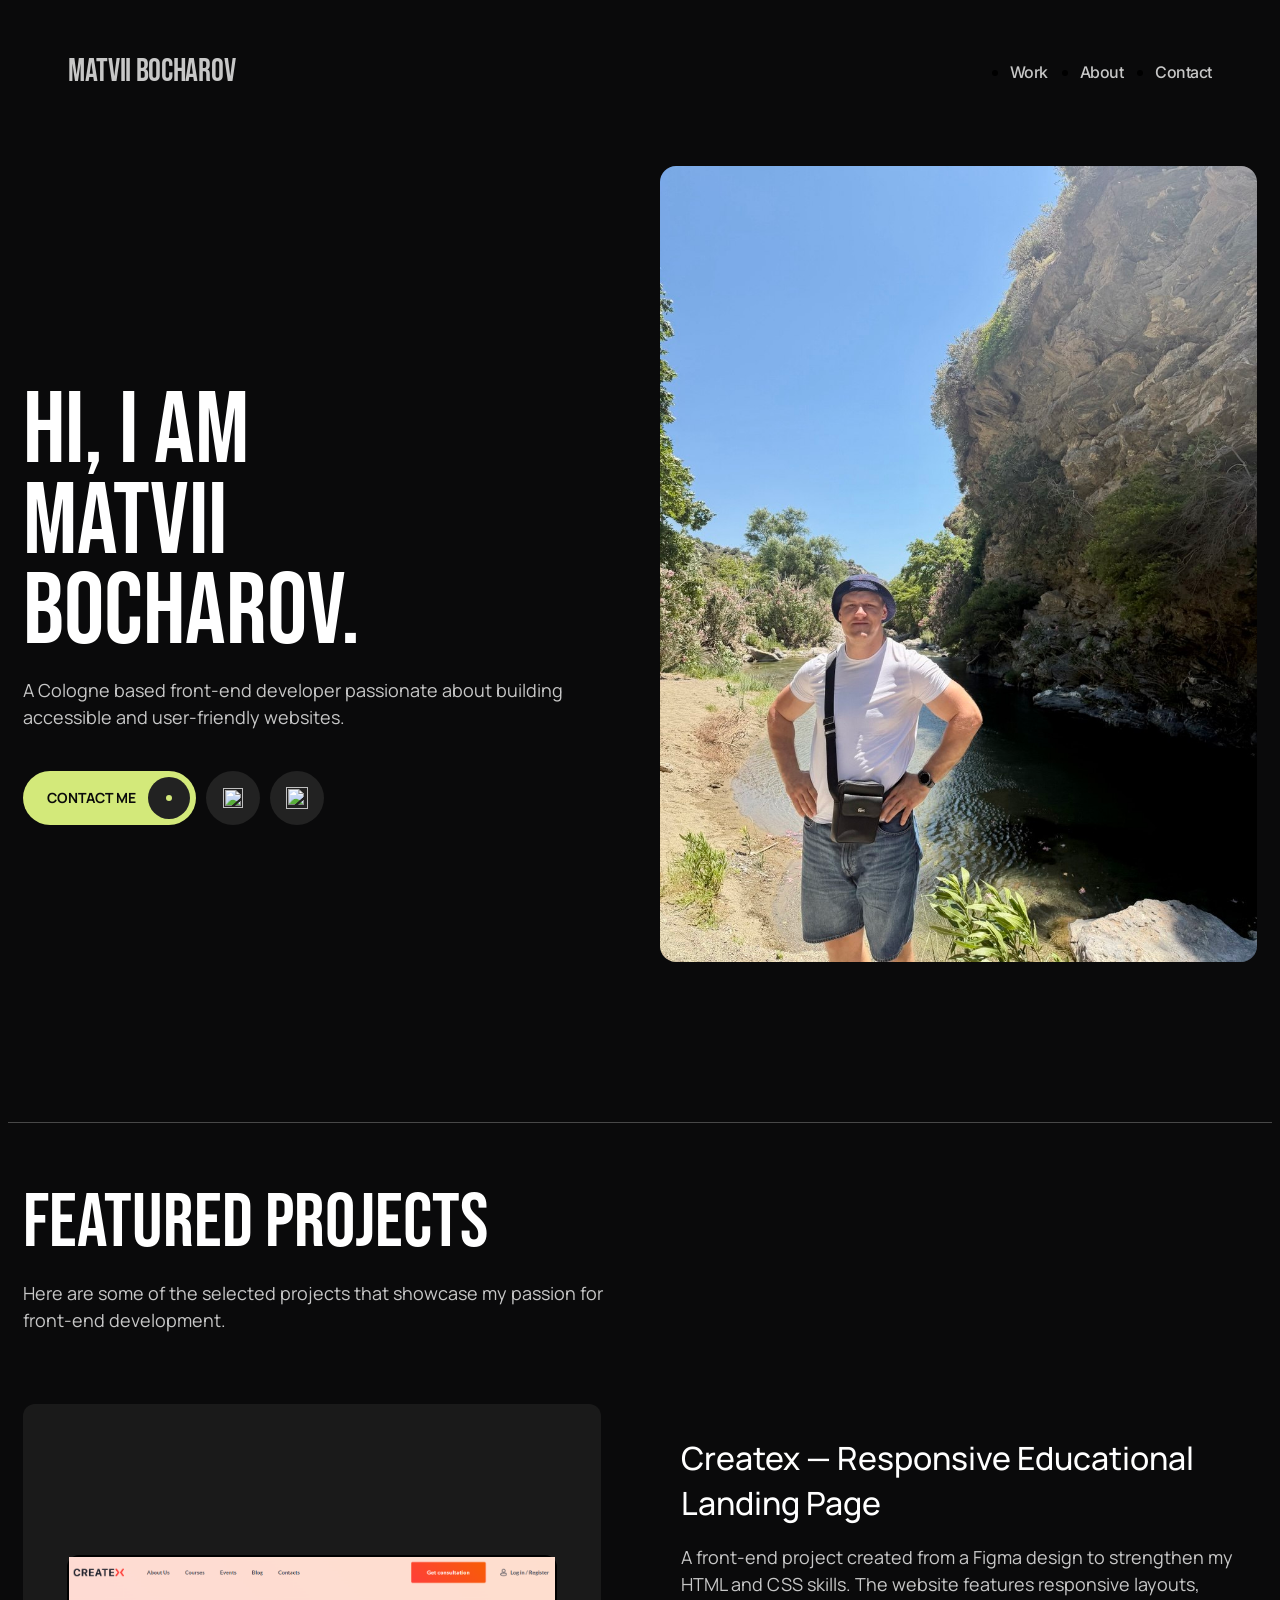
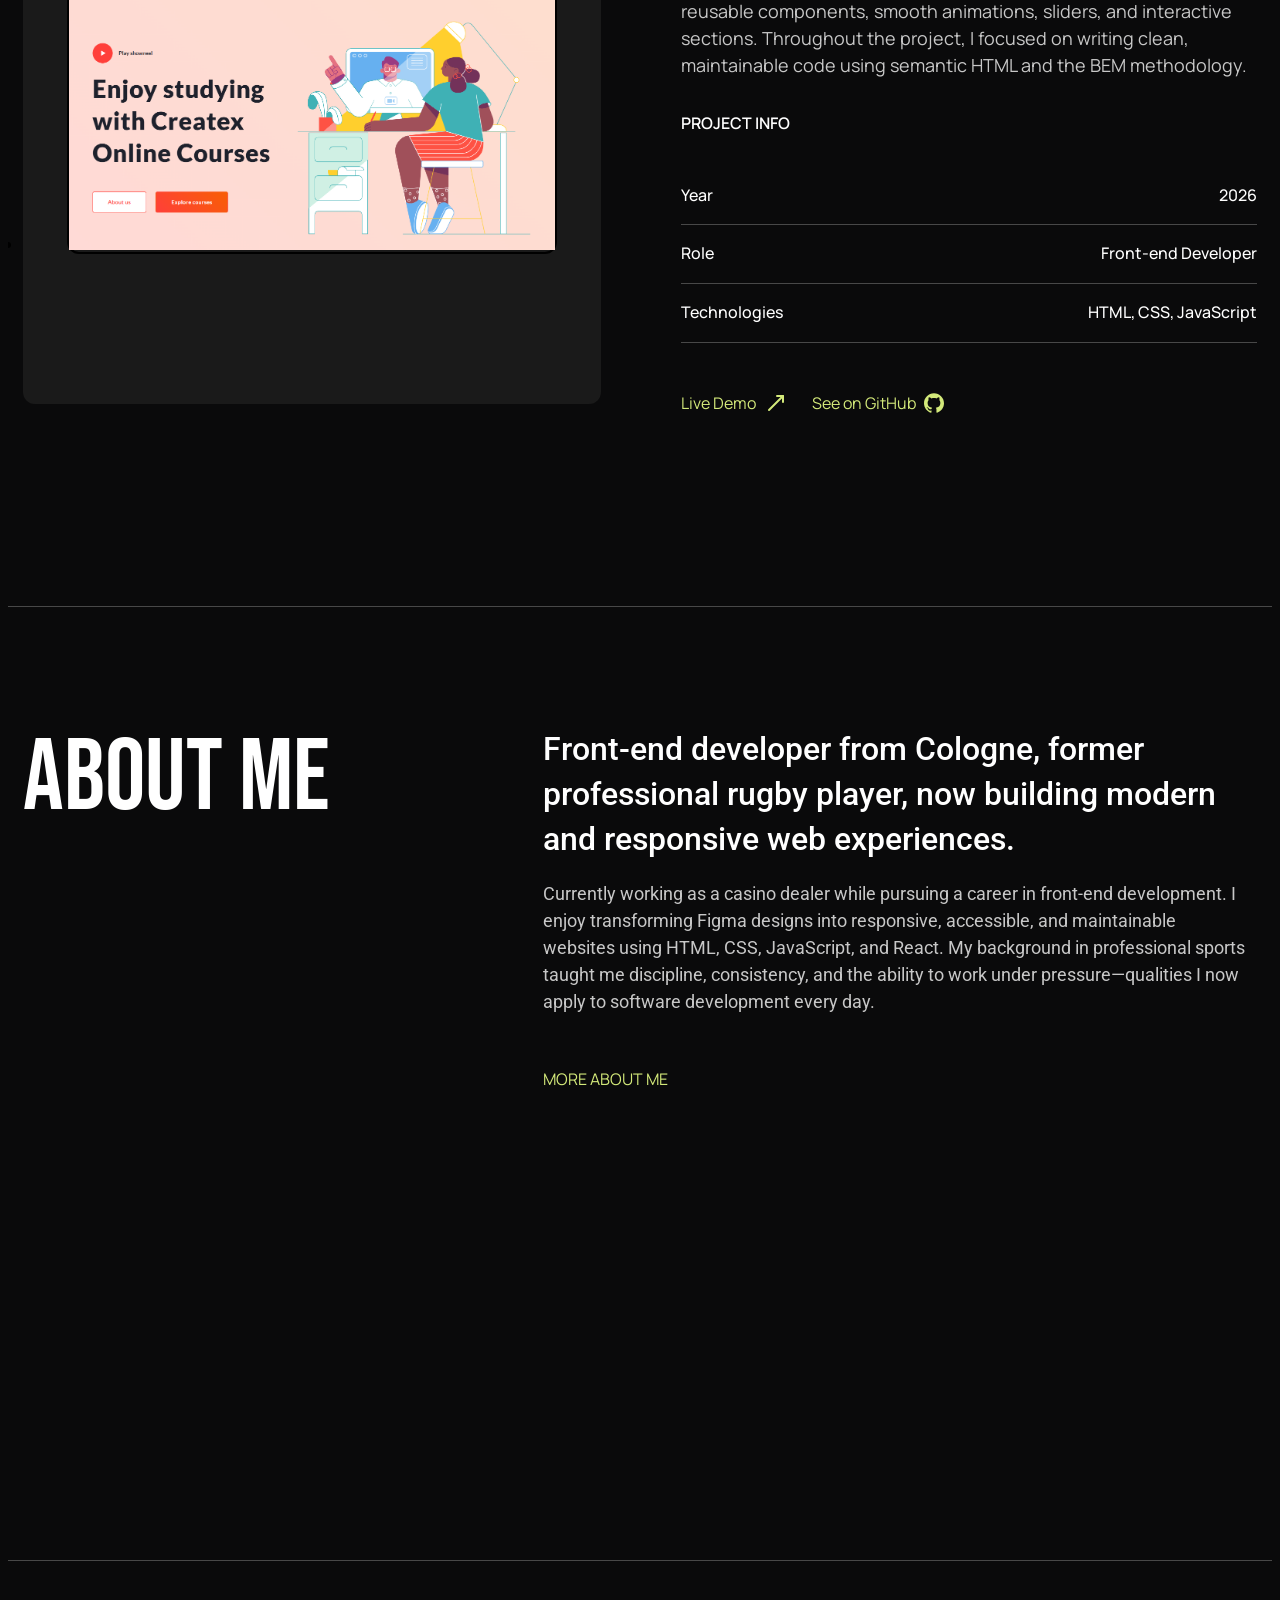
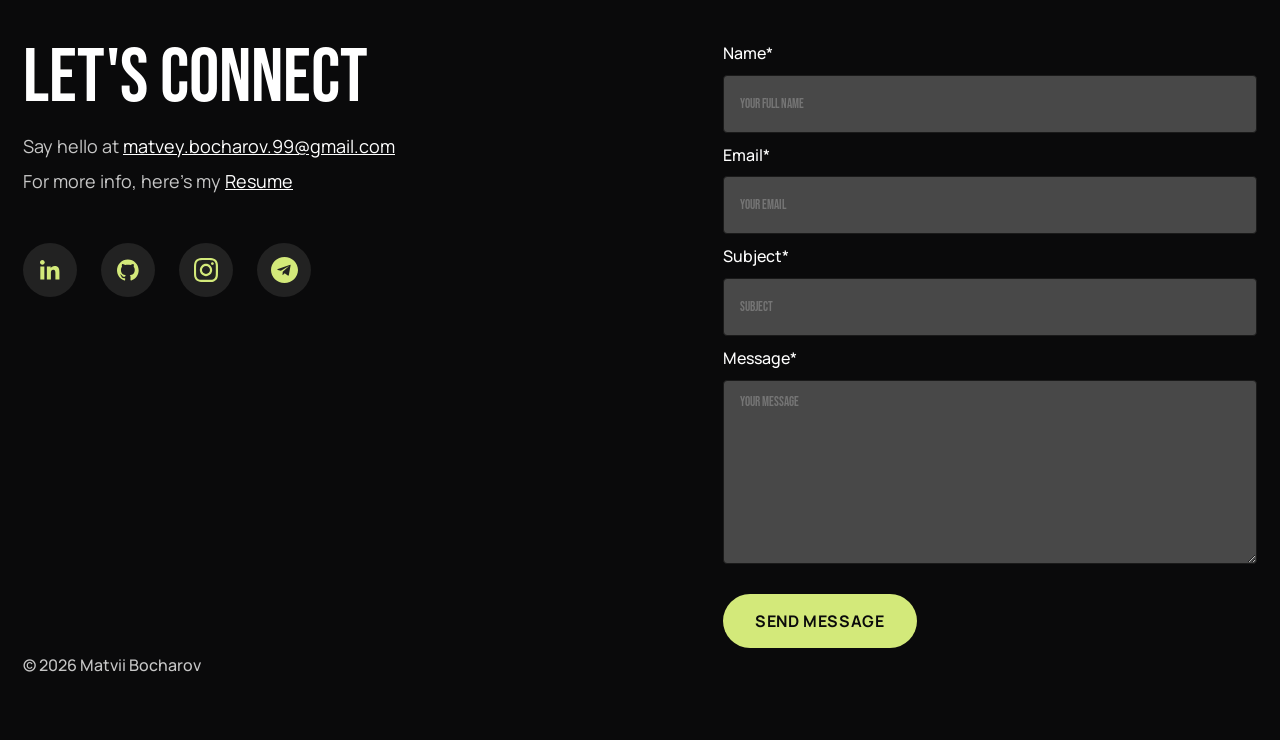
==== index.html @ 858ebe20 "Initial portfolio" ====
<!DOCTYPE html>
<html lang="en">

<head>
  <meta charset="UTF-8">
  <meta name="viewport" content="width=device-width, initial-scale=1.0">
  <title>Portfolio</title>
  <link rel="stylesheet" href="css/style.css">
  <link rel="preconnect" href="https://fonts.googleapis.com">
  <link rel="preconnect" href="https://fonts.gstatic.com" crossorigin>
  <link
    href="https://fonts.googleapis.com/css2?family=Bebas+Neue&family=Inter:ital,opsz,wght@0,14..32,100..900;1,14..32,100..900&family=Manrope:wght@200..800&family=Roboto:ital,wght@0,100..900;1,100..900&display=swap"
    rel="stylesheet">
</head>

<body>
  <div class="wrapper">
    <header id="top" class="header">
      <div class="header__inner">

        <a class="header__logo logo" href="/index.html">
          MATVII BOCHAROV
        </a>

        <div class="overlay"></div>

        <nav class="header__nav">
          <ul class="header__nav-list">
            <li class="header__nav-item">
              <a class="header__nav-link" href="#work">Work</a>
            </li>
            <li class="header__nav-item">
              <a class="header__nav-link" href="#about">About</a>
            </li>
            <li class="header__nav-item">
              <a class="header__nav-link" href="#contact">Contact</a>
            </li>
          </ul>
        </nav>
        <button class="header__burger">
          <span class="header__burger-line"></span>
          <span class="header__burger-line"></span>
          <span class="header__burger-line"></span>
        </button>

      </div>

    </header>



    <main class="main">
      <section class="main__hero">
        <div class="container">
          <div class="hero__inner">
            <div class="hero__info">
              <div class="hero__about-box">
                <h1 class="hero__title">
                  Hi, I am<br>
                  Matvii Bocharov.
                </h1>

                <p class="hero__text">
                  A Cologne based front-end developer passionate about building
                  accessible and user-friendly websites.
                </p>
                <div class="hero__btn-box">

                  <a class="hero__contact-btn" href="#contact">
                    <span class="hero__contact-text">Contact me</span>

                    <span class="hero__contact-icon">
                      <span class="hero__contact-dot"></span>

                      <svg class="hero__contact-arrow" viewBox="0 0 16 16" fill="none" aria-hidden="true">

                        <path d="M4 12L12 4M6 4H12V10" stroke="currentColor" stroke-width="1.8" stroke-linecap="round"
                          stroke-linejoin="round" />

                      </svg>
                    </span>
                  </a>

                  <a class="hero__social-btn" href="https://www.linkedin.com/in/matvii-bocharov-57a820339/"
                    target="_blank" aria-label="LinkedIn">

                    <img class="hero__social-icon hero__social-icon--linkedin" src="images/icons/linkedin.svg" alt="">
                  </a>

                  <a class="hero__social-btn" href="https://github.com/Matvey2101" target="_blank" aria-label="GitHub">

                    <img class="hero__social-icon hero__social-icon--github" src="images/icons/git.svg" alt="">
                  </a>

                </div>
              </div>
            </div>
            <div class="hero__img-box">
              <img class="hero__image" src="images/hero__img.jpg" alt="Matvii Bocharov">
            </div>
          </div>
        </div>
      </section>
      <section id="work" class="main__projects">
        <div class="container">
          <div class="projects__inner">
            <div class="projects__title-box">
              <h2 class="projects__title">
                Featured Projects
              </h2>

              <p class="projects__text">
                Here are some of the selected projects that showcase my passion for front-end development.
              </p>
            </div>
            <ul class="projects__list">
              <li class="projects__item">
                <article class="project">
                  <div class="project__preview">
                    <div class="project__img-box">
                      <img class="project__img" src="/images/createx.png" alt="img">
                    </div>
                  </div>
                  <div class="project__content">
                    <h3 class="project__title">Createx — Responsive Educational Landing Page</h3>
                    <p class="projects__text">A front-end project created from a Figma design to strengthen my HTML and
                      CSS skills. The website features responsive layouts, reusable components, smooth animations,
                      sliders, and interactive sections. Throughout the project, I focused on writing clean,
                      maintainable code using semantic HTML and the BEM methodology.</p>
                    <div class="project__info">
                      <h4 class="project__info-title">Project Info</h4>
                      <ul class="project-info__list">
                        <li class="project__info__item">
                          <span class="project__info__label">Year</span>
                          <span class="project__info__value">2026</span>
                        </li>

                        <li class="project__info__item">
                          <span class="project__info__label">Role</span>
                          <span class="project__info__value">Front-end Developer</span>
                        </li>

                        <li class="project__info__item">
                          <span class="project__info__label">Technologies</span>
                          <span class="project__info__value">HTML, CSS, JavaScript</span>
                        </li>
                      </ul>
                      <div class="project__actions">
                        <a class="project__link" href="https://matvey2101.github.io/first-html-css-project/"
                          target="_blank" rel="noopener noreferrer">
                          <span>Live Demo</span>

                          <svg class="project__link-icon" width="24" height="24" viewBox="0 0 24 24" fill="none"
                            stroke="currentColor" stroke-width="2" stroke-linecap="round" stroke-linejoin="round"
                            aria-hidden="true">
                            <path d="M13 5H19V11" />
                            <path d="M19 5L5 19" />
                          </svg>
                        </a>
                        <a class="project__link" href="https://github.com/Matvey2101/first-html-css-project"
                          target="_blank" rel="noopener noreferrer">
                          <span>See on GitHub</span>

                          <svg class="project__link-icon project__link-icon--github" width="20" height="20"
                            viewBox="0 0 24 24" fill="currentColor" aria-hidden="true">
                            <path
                              d="M12 .297c-6.63 0-12 5.373-12 12 0 5.303 3.438 9.8 8.205 11.385.6.113.82-.258.82-.577 0-.285-.01-1.04-.015-2.04-3.338.724-4.042-1.61-4.042-1.61C4.422 18.07 3.633 17.7 3.633 17.7c-1.087-.744.084-.729.084-.729 1.205.084 1.838 1.236 1.838 1.236 1.07 1.835 2.809 1.305 3.495.998.108-.776.417-1.305.76-1.605-2.665-.3-5.466-1.332-5.466-5.93 0-1.31.465-2.38 1.235-3.22-.135-.303-.54-1.523.105-3.176 0 0 1.005-.322 3.3 1.23.96-.267 1.98-.399 3-.405 1.02.006 2.04.138 3 .405 2.28-1.552 3.285-1.23 3.285-1.23.645 1.653.24 2.873.12 3.176.765.84 1.23 1.91 1.23 3.22 0 4.61-2.805 5.625-5.475 5.92.42.36.81 1.096.81 2.22 0 1.606-.015 2.896-.015 3.286 0 .315.21.69.825.57C20.565 22.092 24 17.592 24 12.297c0-6.627-5.373-12-12-12" />
                          </svg>
                        </a>
                      </div>
                    </div>
                  </div>
                </article>
              </li>
            </ul>

          </div>
        </div>
      </section>
      <section id="about" class="main__about">
        <div class="container">
          <div class="about__inner">
            <h2 class="about__title">ABOUT ME</h2>
            <div class="about__content">
              <h3 class="about__subtitle">Front-end developer from Cologne, former professional rugby player, now
                building modern and responsive web experiences.</h3>
              <p class="about__text">Currently working as a casino dealer while pursuing a career in front-end
                development. I enjoy transforming Figma designs into responsive, accessible, and maintainable websites
                using HTML, CSS, JavaScript, and React. My background in professional sports taught me discipline,
                consistency, and the ability to work under pressure—qualities I now apply to software development every
                day.</p>
              <a class="about__link" href="/about.html" target="_blank">MORE ABOUT ME</a>
            </div>
          </div>
        </div>
      </section>
      <section id="contact" class="main__questions">
        <div class="container">
          <div class="questions__inner">
            <div class="questions__info">
              <h2 class="questions__title">LET'S CONNECT</h2>

              <p class="questions__text">
                Say hello at
                <a class="questions__mail" href="mailto:matvey.bocharov.99@gmail.com" rel="noopener noreferrer">
                  matvey.bocharov.99@gmail.com
                </a>
              </p>

              <p class="questions__text">
                For more info, here's my
                <a class="questions__cv" href="/assets/lebenslauf.pdf" target="_blank" rel="noopener noreferrer">
                  Resume
                </a>
              </p>
              <div class="questions__socials">
                <a class="questions__social-link" href="https://www.linkedin.com/in/matvii-bocharov-57a820339/"
                  target="_blank">
                  <svg class="questions__social-icon questions__social-icon--linkedin" width="25" height="25"
                    viewBox="0 0 25 25" fill="none" xmlns="http://www.w3.org/2000/svg">
                    <path
                      d="M2.91733 5.83467C4.52853 5.83467 5.83467 4.52853 5.83467 2.91733C5.83467 1.30613 4.52853 0 2.91733 0C1.30613 0 0 1.30613 0 2.91733C0 4.52853 1.30613 5.83467 2.91733 5.83467Z"
                      fill="#D3E97A" />
                    <path
                      d="M8.58933 8.04532V24.2307H13.6147V16.2267C13.6147 14.1147 14.012 12.0693 16.6307 12.0693C19.2133 12.0693 19.2453 14.484 19.2453 16.36V24.232H24.2733V15.356C24.2733 10.996 23.3347 7.64532 18.2387 7.64532C15.792 7.64532 14.152 8.98799 13.4813 10.2587H13.4133V8.04532H8.58933ZM0.399994 8.04532H5.43333V24.2307H0.399994V8.04532Z"
                      fill="#D3E97A" />
                  </svg>
                </a>
                <a class="questions__social-link" href="https://github.com/Matvey2101" target="_blank">
                  <svg class="questions__social-icon questions__social-icon--github" width="27" height="26"
                    viewBox="0 0 27 26" fill="none" xmlns="http://www.w3.org/2000/svg">
                    <path fill-rule="evenodd" clip-rule="evenodd"
                      d="M13.2987 0C5.95333 0 0 5.95333 0 13.2987C0 19.1733 3.80933 24.1587 9.09467 25.9187C9.76 26.0387 10 25.6293 10 25.2773C10 24.9613 9.98933 24.124 9.98533 23.016C6.28533 23.8187 5.504 21.232 5.504 21.232C4.90133 19.696 4.028 19.2867 4.028 19.2867C2.82133 18.4613 4.12 18.48 4.12 18.48C5.456 18.5733 6.156 19.8507 6.156 19.8507C7.34267 21.8827 9.27067 21.296 10.0253 20.956C10.1467 20.096 10.4933 19.5093 10.872 19.1773C7.92 18.8427 4.816 17.7013 4.816 12.604C4.816 11.1547 5.33467 9.96533 6.18133 9.03733C6.04667 8.7 5.58667 7.34667 6.31333 5.51733C6.31333 5.51733 7.42933 5.15867 9.96933 6.87867C11.0541 6.58356 12.1731 6.43293 13.2973 6.43067C14.4216 6.43249 15.5406 6.58313 16.6253 6.87867C19.1667 5.15733 20.2813 5.51733 20.2813 5.51733C21.008 7.34667 20.552 8.7 20.4133 9.03733C21.2667 9.96533 21.7787 11.1533 21.7787 12.604C21.7787 17.7147 18.672 18.8373 15.7093 19.1667C16.1827 19.5773 16.6093 20.388 16.6093 21.628C16.6093 23.4067 16.5933 24.8413 16.5933 25.2773C16.5933 25.6333 16.8307 26.0467 17.5093 25.916C22.792 24.1533 26.5973 19.172 26.5973 13.2987C26.5973 5.95333 20.644 0 13.2987 0Z"
                      fill="#D3E97A" />
                  </svg>
                </a>
                <a class="questions__social-link" href="https://www.instagram.com/b_m_v_2101/" target="_blank">
                  <svg class="questions__social-icon questions__social-icon--instagram" width="25" height="25"
                    viewBox="0 0 25 25" fill="none" xmlns="http://www.w3.org/2000/svg">
                    <path
                      d="M11.996 5.82935C10.3609 5.82935 8.79267 6.47891 7.63645 7.63513C6.48023 8.79135 5.83067 10.3595 5.83067 11.9947C5.83067 13.6298 6.48023 15.198 7.63645 16.3542C8.79267 17.5105 10.3609 18.16 11.996 18.16C13.6311 18.16 15.1993 17.5105 16.3555 16.3542C17.5118 15.198 18.1613 13.6298 18.1613 11.9947C18.1613 10.3595 17.5118 8.79135 16.3555 7.63513C15.1993 6.47891 13.6311 5.82935 11.996 5.82935ZM11.996 15.9987C10.9337 15.9987 9.91495 15.5767 9.1638 14.8255C8.41265 14.0744 7.99067 13.0556 7.99067 11.9933C7.99067 10.9311 8.41265 9.91229 9.1638 9.16115C9.91495 8.41 10.9337 7.98801 11.996 7.98801C13.0583 7.98801 14.0771 8.41 14.8282 9.16115C15.5793 9.91229 16.0013 10.9311 16.0013 11.9933C16.0013 13.0556 15.5793 14.0744 14.8282 14.8255C14.0771 15.5767 13.0583 15.9987 11.996 15.9987Z"
                      fill="#D3E97A" />
                    <path
                      d="M18.4053 7.04001C19.1992 7.04001 19.8427 6.39649 19.8427 5.60268C19.8427 4.80886 19.1992 4.16534 18.4053 4.16534C17.6115 4.16534 16.968 4.80886 16.968 5.60268C16.968 6.39649 17.6115 7.04001 18.4053 7.04001Z"
                      fill="#D3E97A" />
                    <path
                      d="M23.3747 4.14133C23.066 3.34424 22.5943 2.62038 21.9898 2.01608C21.3853 1.41178 20.6612 0.940361 19.864 0.632C18.9311 0.281809 17.9456 0.0924548 16.9493 0.0719999C15.6653 0.0159999 15.2587 0 12.0027 0C8.74667 0 8.32933 -1.3411e-07 7.056 0.0719999C6.06052 0.091409 5.07568 0.280802 4.144 0.632C3.34658 0.940002 2.62235 1.41129 2.01778 2.01564C1.4132 2.61998 0.941638 3.34403 0.633333 4.14133C0.283073 5.07415 0.0941527 6.05978 0.0746667 7.056C0.0173333 8.33867 0 8.74533 0 12.0027C0 15.2587 -9.93411e-09 15.6733 0.0746667 16.9493C0.0946667 17.9467 0.282667 18.9307 0.633333 19.8653C0.942503 20.6623 1.41453 21.3861 2.01925 21.9904C2.62397 22.5946 3.34809 23.0661 4.14533 23.3747C5.07524 23.7389 6.0605 23.9418 7.05867 23.9747C8.34267 24.0307 8.74933 24.048 12.0053 24.048C15.2613 24.048 15.6787 24.048 16.952 23.9747C17.9481 23.9544 18.9336 23.7655 19.8667 23.416C20.6637 23.1069 21.3875 22.6351 21.992 22.0306C22.5964 21.4262 23.0683 20.7023 23.3773 19.9053C23.728 18.972 23.916 17.988 23.936 16.9907C23.9933 15.708 24.0107 15.3013 24.0107 12.044C24.0107 8.78667 24.0107 8.37333 23.936 7.09733C23.9205 6.08703 23.7306 5.087 23.3747 4.14133ZM21.7507 16.8507C21.7421 17.6191 21.6018 18.3803 21.336 19.1013C21.1358 19.6198 20.8292 20.0907 20.4361 20.4836C20.043 20.8765 19.5719 21.1827 19.0533 21.3827C18.3403 21.6473 17.5871 21.7875 16.8267 21.7973C15.56 21.856 15.2027 21.8707 11.9547 21.8707C8.704 21.8707 8.372 21.8707 7.08133 21.7973C6.32124 21.788 5.56843 21.6478 4.856 21.3827C4.33558 21.184 3.86267 20.8783 3.46785 20.4853C3.07304 20.0923 2.76511 19.6208 2.564 19.1013C2.30193 18.3881 2.16175 17.6358 2.14933 16.876C2.092 15.6093 2.07867 15.252 2.07867 12.004C2.07867 8.75467 2.07867 8.42267 2.14933 7.13067C2.15795 6.3627 2.29821 5.60189 2.564 4.88133C2.97067 3.82933 3.804 3.00133 4.856 2.59867C5.56879 2.33485 6.32137 2.19462 7.08133 2.184C8.34933 2.12667 8.70533 2.11067 11.9547 2.11067C15.204 2.11067 15.5373 2.11067 16.8267 2.184C17.5872 2.19315 18.3405 2.33343 19.0533 2.59867C19.5719 2.79903 20.0429 3.1056 20.436 3.49871C20.8291 3.89181 21.1356 4.36276 21.336 4.88133C21.5981 5.5946 21.7383 6.34688 21.7507 7.10667C21.808 8.37467 21.8227 8.73067 21.8227 11.98C21.8227 15.228 21.8227 15.5773 21.7653 16.852H21.7507V16.8507Z"
                      fill="#D3E97A" />
                  </svg>
                </a>
                <a class="questions__social-link" href="https://t.me/BocharovM" target="_blank">
                  <svg class="questions__social-icon questions__social-icon--telegram" width="27" height="26"
                    viewBox="0 0 27 26" fill="none" xmlns="http://www.w3.org/2000/svg">
                    <path fill-rule="evenodd" clip-rule="evenodd"
                      d="M13.5 0C6.04416 0 0 5.8203 0 13C0 20.1797 6.04416 26 13.5 26C20.9558 26 27 20.1797 27 13C27 5.8203 20.9558 0 13.5 0ZM19.2594 7.8247C19.4714 7.7393 19.6819 8.0158 19.6058 8.3694L17.8408 18.045C17.7085 18.7304 17.3542 18.8936 16.7814 18.5744L13.6527 16.2717L12.1432 17.7398C11.9768 17.9053 11.8362 18.045 11.5144 18.045L11.7367 14.8274L17.5938 9.5368C17.8484 9.3093 17.5386 9.1832 17.1604 9.4093L9.9214 13.8697L6.79976 12.8973C6.12156 12.6837 6.10956 12.2184 6.94036 11.898L19.2594 7.8247Z"
                      fill="#D3E97A"></path>
                  </svg>
                </a>
              </div>
              <p class="questions__c">© 2026 Matvii Bocharov</p>
            </div>
            <div class="questions__content">
              <form action="https://formspree.io/f/xaqrdawn" method="post" class="questions__form">
                <div class="questions__form-row">
                  <label class="questions__form-label">
                    Name*
                    <input type="text" name="name" class="questions__form-input" placeholder="Your full Name" required>
                  </label>
                  <label class="questions__form-label">
                    Email*
                    <input type="email" name="email" class="questions__form-input" placeholder="Your Email" required>
                  </label>
                  <label class="questions__form-label">
                    Subject*
                    <input type="text" name="subject" class="questions__form-input" placeholder="Subject" required>
                  </label>
                  <label class="questions__form-label">
                    Message*
                    <textarea name="message" class="questions__form-textarea" placeholder="Your Message"
                      required></textarea>
                  </label>
                  <button type="submit" class="questions__form-button">SEND MESSAGE</button>
                </div>
              </form>
            </div>
          </div>
        </div>
      </section>
    </main>
  </div>
  <a href="#top" class="back-to-top" aria-label="Back to top">
    <svg class="back-to-top__icon" width="20" height="20" viewBox="0 0 24 24" fill="none"
      xmlns="http://www.w3.org/2000/svg">
      <path d="M12 5L5 12M12 5L19 12M12 5V19" stroke="currentColor" stroke-width="2.5" stroke-linecap="round"
        stroke-linejoin="round" />
    </svg>
  </a>
</body>


<script src="js/main.js"></script>

</html>
---- css/style.css ----
body {
  font-family: "Manrope", sans-serif;
  background-color: #0a0a0b;
}

html {
  scroll-behavior: smooth;
}

.wrapper {
  min-height: 100%;
  width: 100%;
  overflow: hidden;
}

.container {
  max-width: 1244px;
  padding: 0 15px;
  margin: 0 auto;
  height: 100%;
}

.button {
  border-radius: 100px;
  width: 54px;
  height: 54px;
}

.header__burger {
  display: none;
}

/* ------------------------------------HEADER--------------------------------------------- */
/* ------------------------------------HEADER--------------------------------------------- */

.header__top {
  width: 100%;
  height: 96px;
  background-color: black;
}

.header__inner {
  min-height: 100%;
  width: 100%;
  display: flex;
  justify-content: space-between;
  align-items: center;
  margin-bottom: 30px;
}

.header__logo {
  font-family: "Bebas Neue", sans-serif;
  position: relative;
  display: flex;
  justify-content: center;
  font-weight: 400;
  font-size: 32px;
  line-height: 150%;
  letter-spacing: -0.01em;
  color: #c7c7c7;
  margin: 24px 0 24px 60px;
  text-decoration: none;
  transition: color 0.3s;
}

.header__logo::after {
  content: "";
  position: absolute;
  left: 0;
  bottom: -4px;

  width: 100%;
  height: 2px;

  background: #d3e97a;

  transform: scaleX(0);
  transform-origin: left;
  transition: transform 0.3s;
}

.header__logo:hover::after {
  transform: scaleX(1);
}

.header__nav {
  margin: 36px 60px 36px;
}

.header__nav-list {
  display: flex;
  align-items: row;
}

.header__nav-link {
  font-family: "Inter", sans-serif;
  font-weight: 500;
  font-size: 16px;
  line-height: 150%;
  letter-spacing: -0.03em;
  color: #c7c7c7;
  text-decoration: none;
}

.header__nav-link:hover {
  color: #d3e97a;
  transition: 0.3s;
}

.header__nav-item {
  margin-right: 32px;
}

.header__nav-item:last-child {
  margin-right: 0;
}

/* ------------------------------------HERO--------------------------------------------- */
/* ------------------------------------HERO--------------------------------------------- */

.main__hero {
  margin-bottom: 160px;
}

.hero__inner {
  display: flex;
  flex-direction: row;
  align-items: center;
}

.hero__about-box {
  max-width: 560px;
  margin-right: 80px;
}

.hero__title {
  font-family: "Bebas Neue", sans-serif;
  font-weight: 400;
  font-size: 101px;
  line-height: 90%;
  color: #fff;
  margin-bottom: 8px;
}

.hero__text {
  font-weight: 400;
  font-size: 18px;
  line-height: 150%;
  color: #c7c7c7;
  margin-bottom: 40px;
}

.hero__btn-box {
  display: flex;
  justify-content: flex-start;
  align-items: center;
  gap: 10px;
}

/* ---------------- Contact Button ---------------- */

.hero__contact-btn {
  display: inline-flex;
  align-items: center;
  gap: 12px;

  min-height: 40px;
  padding: 6px 6px 6px 24px;

  border-radius: 100px;

  background: #d3e97a;
  color: #0a0a0a;

  text-decoration: none;
  text-transform: uppercase;

  font-size: 14px;
  font-weight: 700;
  line-height: 1;

  transition:
    background-color 0.3s,
    transform 0.3s;
}

.hero__contact-icon {
  position: relative;

  display: flex;
  justify-content: center;
  align-items: center;

  flex: 0 0 42px;
  width: 42px;
  height: 42px;

  border-radius: 50%;

  background: #222;

  color: #d3e97a;

  overflow: hidden;
}

.hero__contact-dot {
  position: absolute;

  width: 6px;
  height: 6px;

  border-radius: 50%;

  background: currentColor;

  transition:
    opacity 0.25s,
    transform 0.25s;
}

.hero__contact-arrow {
  position: absolute;

  width: 18px;
  height: 18px;

  opacity: 0;
  transform: translate(-4px, 4px) scale(0.7);

  transition:
    opacity 0.25s,
    transform 0.3s;
}

.hero__contact-btn:hover {
  background: #e2f89b;
  transform: translateY(-2px);
}

.hero__contact-btn:hover .hero__contact-dot {
  opacity: 0;
  transform: scale(0);
}

.hero__contact-btn:hover .hero__contact-arrow {
  opacity: 1;
  transform: translate(0, 0) scale(1);
}

.hero__contact-btn:active {
  transform: translateY(0);
}

/* -------------------- Social Buttons -------------------- */

.hero__social-btn {
  display: flex;
  justify-content: center;
  align-items: center;
  width: 54px;
  height: 54px;
  border-radius: 50%;
  background: #222;
  transition:
    background-color 0.3s,
    transform 0.3s;
}
.hero__social-icon {
  transition:
    transform 0.3s,
    filter 0.3s;
}
.hero__social-icon--linkedin {
  width: 20px;
  height: 20px;
}
.hero__social-icon--github {
  width: 22px;
  height: 22px;
}
.hero__social-btn:hover {
  background: #d3e97a;
  transform: translateY(-2px);
}
.hero__social-btn:hover .hero__social-icon {
  transform: scale(1.08);
  filter: brightness(0);
}
.hero__social-btn:active {
  transform: translateY(0);
}

/* ---------------- Hero Image ---------------- */

.hero__img-box {
  width: 600px;
  aspect-ratio: 3 / 4;
  border-radius: 16px;
  overflow: hidden;
}

.hero__image {
  display: block;
  width: 100%;
  height: 100%;
  object-fit: cover;
  object-position: center 85%;
}

/* ------------------------------------PROJECTS--------------------------------------------- */
/* ------------------------------------PROJECTS--------------------------------------------- */

.main__projects {
  margin-bottom: 122px;
  border-top: 1px solid #484848;
}

.project {
  display: flex;
  gap: 80px;
}

/* ---------------- Project Image ---------------- */

.project__preview {
  margin-bottom: 80px;
}

.projects__title-box {
  max-width: 600px;
  max-height: 138px;
  margin-bottom: 80px;
}

.project__preview {
  display: flex;
  align-items: center;
  justify-content: center;
  border-radius: 12px;
  width: 600px;
  height: 600px;
  background: #1a1a1a;
}

.project__img-box {
  border: 2px solid #000;
  border-radius: 12px;
  width: 486px;
  height: 295px;
}

.project__img {
  max-width: 486px;
  max-height: 347px;
}

/* ---------------- Project title ---------------- */

.projects__title {
  font-family: "Bebas Neue", sans-serif;
  font-weight: 400;
  font-size: 76px;
  line-height: 100%;
  color: #fff;
  margin-bottom: 8px;
}

.projects__list {
  padding-left: 0;
}

.project__content {
  max-width: 576px;
  max-height: 480px;
}
.project__title {
  font-weight: 500;
  font-size: 32px;
  line-height: 140%;
  color: #fff;
  margin-bottom: 16px;
}

.projects__text {
  font-weight: 400;
  font-size: 18px;
  line-height: 150%;
  color: #c7c7c7;
  margin-bottom: 32px;
}

/* ---------------- Project info ---------------- */

.project__info-title {
  font-weight: 600;
  font-size: 16px;
  line-height: 150%;
  text-transform: uppercase;
  color: #fff;
  margin-bottom: 32px;
}
.project-info__list {
  padding-left: 0;
  margin-bottom: 48px;
}
.project__info__item {
  display: flex;
  flex-direction: row;
  justify-content: space-between;
  border-bottom: 1px solid #484848;
  padding: 16px 0;
}
.project__info__label,
.project__info__value {
  font-weight: 500;
  font-size: 16px;
  line-height: 160%;
  color: #fff;
}

.project__info__label:last-child,
.project__info__value:last-child {
  margin-bottom: 0px;
}

/* ---------------- Project buttons ---------------- */

.project__actions {
  display: flex;
  gap: 24px;
}
.project__link {
  position: relative;

  display: inline-flex;
  align-items: center;
  gap: 8px;

  color: #d3e97a;
  text-decoration: none;
}

.project__link::after {
  content: "";

  position: absolute;

  left: 0;
  bottom: -4px;

  width: 100%;
  height: 2px;

  background: #d3e97a;

  transform: scaleX(0);
  transform-origin: left;

  transition: transform 0.3s;
}

.project__link:hover::after {
  transform: scaleX(1);
}

/* ------------------------------------ABOUT--------------------------------------------- */
/* ------------------------------------ABOUT--------------------------------------------- */

.main__about {
  padding: 120px 0;
  border-top: 1px solid #484848;
}

.about__inner {
  display: flex;
  flex-direction: row;
}

/* ---------------- About title ---------------- */

.about__title {
  font-family: "Bebas Neue", sans-serif;
  display: flex;
  align-content: flex-start;
  font-weight: 400;
  font-size: 101px;
  line-height: 90%;
  color: #fff;
  margin-right: 213px;
  white-space: nowrap;
  margin-top: 0;
  margin-bottom: 0;
  transform: translateY(7px);
}

/* ---------------- About subtitle ---------------- */

.about__content {
  max-width: 704px;
  max-height: 241px;
  margin-bottom: 472px;
}

.about__subtitle {
  font-family: "Roboto", sans-serif;
  font-weight: 500;
  font-size: 32px;
  line-height: 140%;
  color: #fff;
  margin-top: 0;
  margin-bottom: 16px;
}

.about__text {
  font-family: "Roboto", sans-serif;
  font-weight: 400;
  font-size: 18px;
  line-height: 150%;
  color: #c7c7c7;
  margin-bottom: 53px;
}

/* ---------------- About button ---------------- */

.about__link {
  position: relative;

  display: inline-block;

  color: #d3e97a;
  text-decoration: none;
  text-transform: uppercase;
  font-weight: 400;
}

.about__link::after {
  content: "";

  position: absolute;

  left: 0;
  bottom: -4px;

  width: 100%;
  height: 2px;

  background-color: #d3e97a;

  transform: scaleX(0);
  transform-origin: left;

  transition: transform 0.3s ease;
}

.about__link:hover::after {
  transform: scaleX(1);
}

/* ------------------------------------QUESTIONS--------------------------------------------- */
/* ------------------------------------QUESTIONS--------------------------------------------- */

.main__questions {
  border-top: 1px solid #484848;
}

.questions__inner {
  display: flex;
  justify-content: space-between;
  gap: 24px;
  padding-top: 80px;
  margin-bottom: 80px;
}

.questions__info {
  max-width: 600px;
  max-height: 611px;
  display: flex;
  flex-direction: column;
}

/* ---------------- Questions title ---------------- */

.questions__title {
  font-family: "Bebas Neue", sans-serif;
  font-weight: 400;
  font-size: 76px;
  line-height: 100%;
  color: #fff;
  margin: 0 0 16px 0;
}
.questions__text {
  font-weight: 400;
  font-size: 18px;
  line-height: 150%;
  color: #c7c7c7;
  margin: 0 0 8px 0;
}

.questions__mail,
.questions__cv {
  font-weight: 400;
  font-size: 18px;
  line-height: 150%;
  color: #fff;
}

.questions__socials {
  display: flex;
  gap: 24px;
  margin-top: 40px;
  margin-bottom: 340px;
}

/* ---------------- Questions buttons ---------------- */

.questions__social-link {
  display: flex;
  justify-content: center;
  align-items: center;

  width: 54px;
  height: 54px;

  border-radius: 50%;

  background: #222;

  transition:
    background-color 0.3s,
    transform 0.3s;
}

.questions__social-icon {
  transition:
    transform 0.3s,
    filter 0.3s;
}

.questions__social-icon--linkedin {
  width: 20px;
  height: 20px;
}

.questions__social-icon--github {
  width: 22px;
  height: 22px;
}

.questions__social-icon--instagram {
  width: 25px;
  height: 25px;
}

.questions__social-icon--telegram {
  width: 27px;
  height: 26px;
}

.questions__social-link:hover {
  background: #d3e97a;
  transform: translateY(-2px);
}

.questions__social-link:hover .questions__social-icon {
  transform: scale(1.08);
  filter: brightness(0);
}

.questions__social-link:active {
  transform: translateY(0);
}

/* ---------------- My Name ---------------- */

.questions__c {
  font-weight: 500;
  font-size: 16px;
  line-height: 160%;
  color: #c7c7c7;
}

/* ---------------- Questions Content ---------------- */

.questions__content {
  max-width: 600px;
  max-height: 611px;
}
.questions__form {
}
.questions__form-row {
}
.questions__form-label {
  display: block;
  font-weight: 500;
  font-size: 16px;
  line-height: 160%;
  color: #ffffff;
  border-radius: 4px;
  margin-bottom: 10px;
}
.questions__form-input {
  font-family: "Bebas Neue", sans-serif;
  display: block;
  border: 1px solid #1a1a1a;
  border-radius: 4px;
  padding: 13px 16px;
  margin-top: 8px;
  background-color: #484848;
  width: 500px;
  height: 30px;
}

.questions__form-textarea {
  font-family: "Bebas Neue", sans-serif;
  display: block;
  border: 1px solid #1a1a1a;
  border-radius: 4px;
  padding: 13px 16px;
  margin-top: 8px;
  background-color: #484848;
  width: 500px;
  height: 156px;
}

.questions__form-button {
  display: inline-flex;
  justify-content: center;
  align-items: center;
  margin-top: 20px;

  min-width: 160px;
  height: 54px;
  padding: 0 32px;

  border: none;
  border-radius: 100px;

  background: #d3e97a;
  color: #0a0a0a;

  font-family: inherit;
  font-size: 16px;
  font-weight: 700;
  line-height: 1;
  text-transform: uppercase;
  letter-spacing: 0.04em;

  cursor: pointer;

  transition:
    background-color 0.3s,
    transform 0.3s,
    box-shadow 0.3s;
}

.questions__form-button:hover {
  background: #e2f58c;
  transform: translateY(-2px);
  box-shadow: 0 10px 24px rgba(211, 233, 122, 0.25);
}

.questions__form-button:active {
  transform: translateY(0);
  box-shadow: 0 4px 12px rgba(211, 233, 122, 0.2);
}

.questions__form-button:focus-visible {
  outline: 2px solid #d3e97a;
  outline-offset: 4px;
}

/* ------------------------------------ABOUT HTML--------------------------------------------- */
/* ------------------------------------ABOUT HTML--------------------------------------------- */
/* ------------------------------------ABOUT HTML--------------------------------------------- */
/* ------------------------------------ABOUT HTML--------------------------------------------- */

/* ------------------------------------PROFILE--------------------------------------------- */
/* ------------------------------------PROFILE--------------------------------------------- */

.main__profile {
  margin-bottom: 80px;
}

.profile__inner {
  display: flex;
  flex-direction: column;
}

.profile__title-box {
  display: flex;
  align-items: flex-start;
  justify-content: space-between;
  gap: 60px;
  margin-bottom: 120px;
}

.profile__title {
  font-family: "Bebas Neue", sans-serif;
  font-weight: 400;
  font-size: 101px;
  line-height: 0.9;
  transform: translateY(7px);
  color: #fff;
  margin: 0;
  white-space: nowrap;
}
.profile__subtitle-box {
  display: flex;
  flex-direction: column;
  max-width: 704px;
  max-height: 343px;
}
.profile__subtitle {
  font-weight: 500;
  font-size: 32px;
  line-height: 140%;
  color: #fff;
  margin: 0 0 16px 0;
}

.profile__text {
  font-weight: 400;
  font-size: 18px;
  line-height: 150%;
  color: #c7c7c7;
}

.profile__links {
  display: flex;
  flex-direction: row;
  gap: 16px;
}

/* ---------------- Buttons ---------------- */

.resume-button {
  display: inline-flex;
  align-items: center;
  justify-content: space-between;
  gap: 24px;

  min-height: 54px;
  padding: 0 6px 0 24px;

  background-color: #d3e97a;
  border-radius: 100px;

  color: #0a0a0a;
  font-size: 16px;
  font-weight: 700;
  line-height: 1;
  text-transform: uppercase;
  text-decoration: none;

  transition:
    background-color 0.3s ease,
    transform 0.3s ease;
}

.resume-button__icon-box {
  position: relative;

  display: flex;
  align-items: center;
  justify-content: center;

  width: 42px;
  height: 42px;

  flex-shrink: 0;

  background-color: #0a0a0a;
  border-radius: 50%;
}

.resume-button__dot {
  position: absolute;

  width: 8px;
  height: 8px;

  background-color: #d3e97a;
  border-radius: 50%;

  opacity: 1;
  transform: scale(1);

  transition:
    opacity 0.25s ease,
    transform 0.25s ease;
}

.resume-button__icon {
  width: 35px;
  height: 35px;

  opacity: 0;
  transform: translateY(-3px) scale(0.75);

  transition:
    opacity 0.25s ease,
    transform 0.25s ease;
}

.resume-button:hover {
  transform: translateY(-2px);
}

.resume-button:hover .resume-button__dot {
  opacity: 0;
  transform: scale(0);
}

.resume-button:hover .resume-button__icon {
  opacity: 1;
  transform: translateY(0) scale(1);
}

/* ---------------- Title skill ---------------- */

.profile__title-skill {
  font-family: "Bebas Neue", sans-serif;
  font-weight: 400;
  font-size: 101px;
  line-height: 0.9;
  transform: translateY(20px);
  color: #fff;
  margin: 0;
  white-space: nowrap;
}

.profile__image-box {
  width: 100%;
  aspect-ratio: 1244 / 700;
  overflow: hidden;
  border-radius: 16px;
  margin-bottom: 40px;
}

.profile__image {
  width: 100%;
  height: 100%;
  display: block;
  object-fit: cover;
  object-position: center;
}

.profile__skills {
  display: flex;
  justify-content: space-between;
}
.profile__info {
  max-width: 600px;
  max-height: 241px;
}
.skills__list {
  display: flex;
  flex-wrap: wrap;
  gap: 16px;
  padding: 0;
  margin-top: 32px;
}
.skills__item {
  font-weight: 700;
  font-size: 16px;
  line-height: 100%;
  text-transform: uppercase;
  color: #fff;
  display: flex;
  align-items: center;
  justify-content: center;
  flex-direction: row;
  gap: 16px;
  border: 1px solid #484848;
  border-radius: 100px;
  padding: 15px;
}

/* ------------------------------------MEDIA--------------------------------------------- */
/* ------------------------------------MEDIA--------------------------------------------- */

/* ---------------- MEDIA 1200 ---------------- */

@media (max-width: 1200px) {
  /* index.html */

  .hero__title {
    font-size: 80px;
  }

  /* about.html */
}

/* ---------------- MEDIA 992 ---------------- */

@media (max-width: 992px) {
  /* index.html */

  .header__logo {
    margin: 10px 0 10px 20px;
  }

  .header__nav {
    margin: 36px 10px 36px;
  }

  .hero__title,
  .projects__title,
  .about__title,
  .questions__title {
    font-size: 65px;
    white-space: nowrap;
  }

  .hero__text,
  .projects__text,
  .about__text {
    font-size: 15px;
  }

  .hero__img-box {
    max-width: 420px;
  }

  .hero__image {
    width: 100%;
    height: auto;
  }

  .project {
    gap: 50px;
  }

  .project__title,
  .about__subtitle {
    font-size: 25px;
  }

  .project__info-title {
    font-size: 13px;
    margin-bottom: 15px;
  }

  .project__info__label,
  .project__info__value {
    font-size: 15px;
  }

  .project__info__item {
    padding: 11px 0;
  }

  /* about.html */
  .profile__title {
    font-size: 55px;
  }

  .profile__subtitle {
    font-size: 23px;
  }

  .profile__title-skill {
    font-size: 80px;
  }
}

/* ---------------- MEDIA 768 ---------------- */

@media (max-width: 768px) {
  /* BURGER */

  .header__nav {
    position: fixed;
    top: 0;
    right: 0;
    width: 320px;
    height: 100vh;

    transform: translateX(100%);
    transition: transform 0.3s ease;
    z-index: 11;
  }

  .header__nav--active {
    transform: translateX(0);
  }

  .header__burger {
    position: fixed;
    top: 40px;
    right: 20px;
    z-index: 12;
    width: 50px;
    height: 50px;
    display: flex;
    flex-direction: column;
    justify-content: center;
    align-items: center;
    gap: 7px;
    background-color: #141416;
    padding: 0;
    border: 0;
    outline: none;
  }

  .header__burger-line {
    position: absolute;
    width: 35px;
    height: 4px;
    background-color: #fff;
    transition:
      transform 0.3s,
      opacity 0.3s,
      box-shadow 0.3s;
  }

  .header__burger:hover .header__burger-line {
    background-color: #d3e97a;
    transform: translateY(-2px);
    box-shadow: 0 6px 16px rgba(211, 233, 122, 0.2);
  }

  .header__burger-line:nth-child(1) {
    top: 12px;
  }

  .header__burger-line:nth-child(2) {
    top: 23px;
  }

  .header__burger-line:nth-child(3) {
    top: 34px;
  }

  .header__burger--active .header__burger-line:nth-child(1) {
    top: 23px;
    transform: rotate(45deg);
  }

  .header__burger--active .header__burger-line:nth-child(2) {
    opacity: 0;
  }

  .header__burger--active .header__burger-line:nth-child(3) {
    top: 23px;
    transform: rotate(-45deg);
  }

  .header__nav--active {
    display: block;
    position: fixed;
    top: 0;
    right: 0;
    width: 320px;
    height: 100vh;
    background-color: #141416;
    z-index: 10;
  }

  .header__nav-list {
    display: flex;
    flex-direction: column;
    gap: 24px;
    margin: 0;
    padding: 70px 0 0 48px;
    list-style: none;
  }

  .header__nav-link {
    font-size: 24px;
  }

  .header__nav-item {
    width: 30px;
  }

  .header__nav-item:hover {
    transform: translateY(-2px);
    transition: 0.3s;
  }

  /* overlay */

  .overlay {
    position: fixed;
    height: 100%;
    width: 100%;
    top: 0;
    right: 0;
    background-color: rgb(0 0 0 / 70%);
    opacity: 0;
    visibility: hidden;
    z-index: 10;
  }

  .overlay--active {
    opacity: 1;
    visibility: visible;
  }

  /* index.html */

  .hero__about-box {
    margin: 0;
  }

  .hero__title,
  .hero__text {
    display: flex;
    text-align: center;
  }

  .hero__inner {
    flex-direction: column;
    gap: 64px;
  }

  .hero__title {
    display: flex;
    justify-content: center;
  }

  .hero__btn-box {
    justify-content: center;
  }

  .projects__inner {
    display: flex;
    flex-direction: column;
    align-items: center;
  }

  .project {
    display: flex;
    flex-direction: column;
    align-items: center;
  }

  .projects__title-box {
    display: flex;
    flex-direction: column;
    align-items: center;
    text-align: center;
  }

  .project__preview {
    display: flex;
    justify-content: center;
    align-items: center;
  }

  .project__img-box {
    display: flex;
    align-items: center;
    justify-content: center;
    width: 100%;
    height: 100%;
  }

  .project__img {
    width: 100%;
    height: 100%;
    object-fit: contain;
  }

  .projects__text {
    margin: 0;
    padding: 0;
  }

  .about__title {
    margin-right: 100px;
  }
  /* about.html */

  .profile__title-box {
    gap: 20px;
  }

  .profile__skills {
    gap: 20px;
  }
}
/* ---------------- MEDIA 576 ---------------- */

@media (max-width: 576px) {
  /* index.html */

  .hero__about-box {
    display: flex;
    flex-direction: column;
    justify-content: center;
    align-items: center;
  }

  .project__content {
    max-width: 500px;
  }

  .project__title,
  .about__subtitle {
    font-size: 20px;
  }

  .project__preview {
    margin: 0;
  }

  .about__inner {
    display: flex;
    flex-direction: column;
    gap: 20px;
    text-align: center;
  }

  .about__content {
    margin-bottom: 170px;
  }

  .about__title {
    display: flex;
    justify-content: center;
    margin: 0;
    padding: 0;
  }

  .about__text {
    margin-bottom: 25px;
  }

  .questions__inner {
    display: flex;
    flex-direction: column;
  }

  .questions__socials {
    margin-bottom: 20px;
  }

  .questions__form-input,
  .questions__form-textarea {
    max-width: 450px;
  }

  /* about.html */

  .profile__inner {
    flex-direction: column;
    align-items: center;
  }

  .profile__title-box {
    flex-direction: column;
    align-items: center;
  }

  .profile__subtitle-box {
    text-align: center;
    gap: 20px;
  }

  .profile__skills {
    flex-direction: column;
    justify-content: center;
  }

  .profile__title-skill {
    text-align: center;
  }

  .skills__list {
    gap: 7px;
  }

  .profile__links {
    justify-content: center;
  }

  .profile__subtitle {
    font-size: 20px;
    margin: 0;
  }

  .profile__text {
    font-size: 12px;
  }
}

/* ---------------- MEDIA 430 ---------------- */

@media (max-width: 430px) {
  /* index.html */

  .hero__img-box {
    max-width: 380px;
  }

  .projects__title {
    font-size: 60px;
  }

  .project__preview {
    width: 350px;
    height: 375px;
  }

  .questions__form-input,
  .questions__form-textarea {
    max-width: 320px;
  }

  /* about.html */

  .profile__title-skill {
    font-size: 60px;
  }

  .resume-button {
    gap: 0;
  }
}

/* ---------------- MEDIA 390 ---------------- */

@media (max-width: 390px) {
  /* index.html */

  .hero__about-box {
    max-width: 310px;
  }

  .hero__title {
    font-size: 50px;
  }

  .hero__img-box {
    max-width: 320px;
  }

  .projects__title {
    font-size: 50px;
  }

  .project__preview {
    width: 350px;
    height: 375px;
  }

  .project__content {
    max-width: 300px;
  }

  .questions__inner {
    display: flex;
    gap: 50px;
  }

  .questions__form-input,
  .questions__form-textarea {
    max-width: 290px;
  }

  /* about.html */
}
/* ---------------- MEDIA 350 ---------------- */

/* index.html */

@media (max-width: 350px) {
  .hero__img-box {
    max-width: 270px;
  }

  .hero__btn-box {
    gap: 3px;
  }

  .projects__title-box {
    max-width: 300px;
  }

  .projects__title {
    font-size: 40px;
  }

  .project__preview {
    width: 285px;
  }

  .project__content {
    max-width: 275px;
  }

  .questions__form-input,
  .questions__form-textarea {
    max-width: 260px;
  }

  /* about.html */
}
/* ------------------------------------BACK TO TOP--------------------------------------------- */
/* ------------------------------------BACK TO TOP--------------------------------------------- */

.back-to-top {
  position: fixed;
  right: 40px;
  bottom: 40px;

  display: flex;
  justify-content: center;
  align-items: center;

  width: 56px;
  height: 56px;

  border-radius: 50%;

  background: #d3e97a;
  color: #0a0a0a;

  opacity: 0;
  visibility: hidden;

  transform: translateY(20px);

  transition:
    opacity 0.3s,
    visibility 0.3s,
    transform 0.3s,
    box-shadow 0.3s;

  z-index: 1000;
}

.back-to-top--show {
  opacity: 1;
  visibility: visible;
  transform: translateY(0);
}

.back-to-top:hover {
  transform: translateY(-4px);
  box-shadow: 0 8px 24px rgba(211, 233, 122, 0.35);
}

.back-to-top__icon {
  transition: transform 0.3s;
}

.back-to-top:hover .back-to-top__icon {
  transform: translateY(-2px);
}
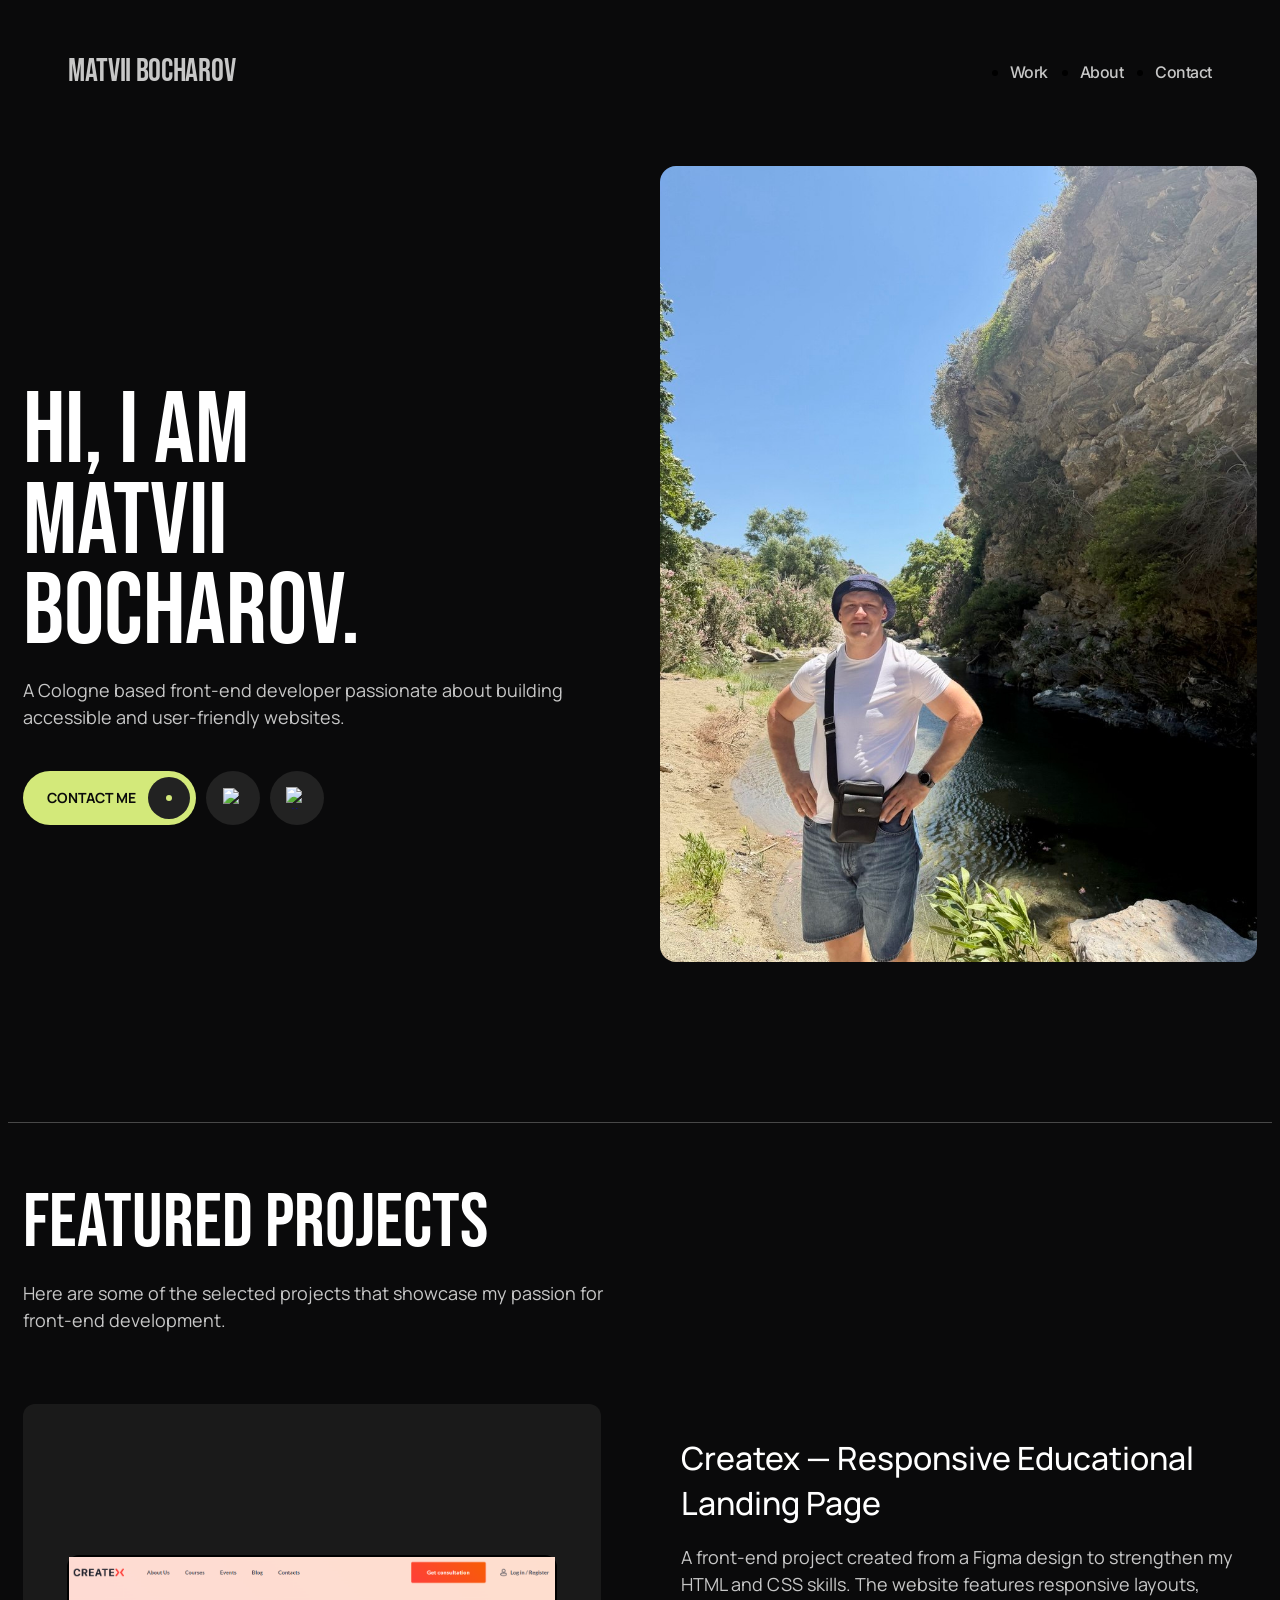
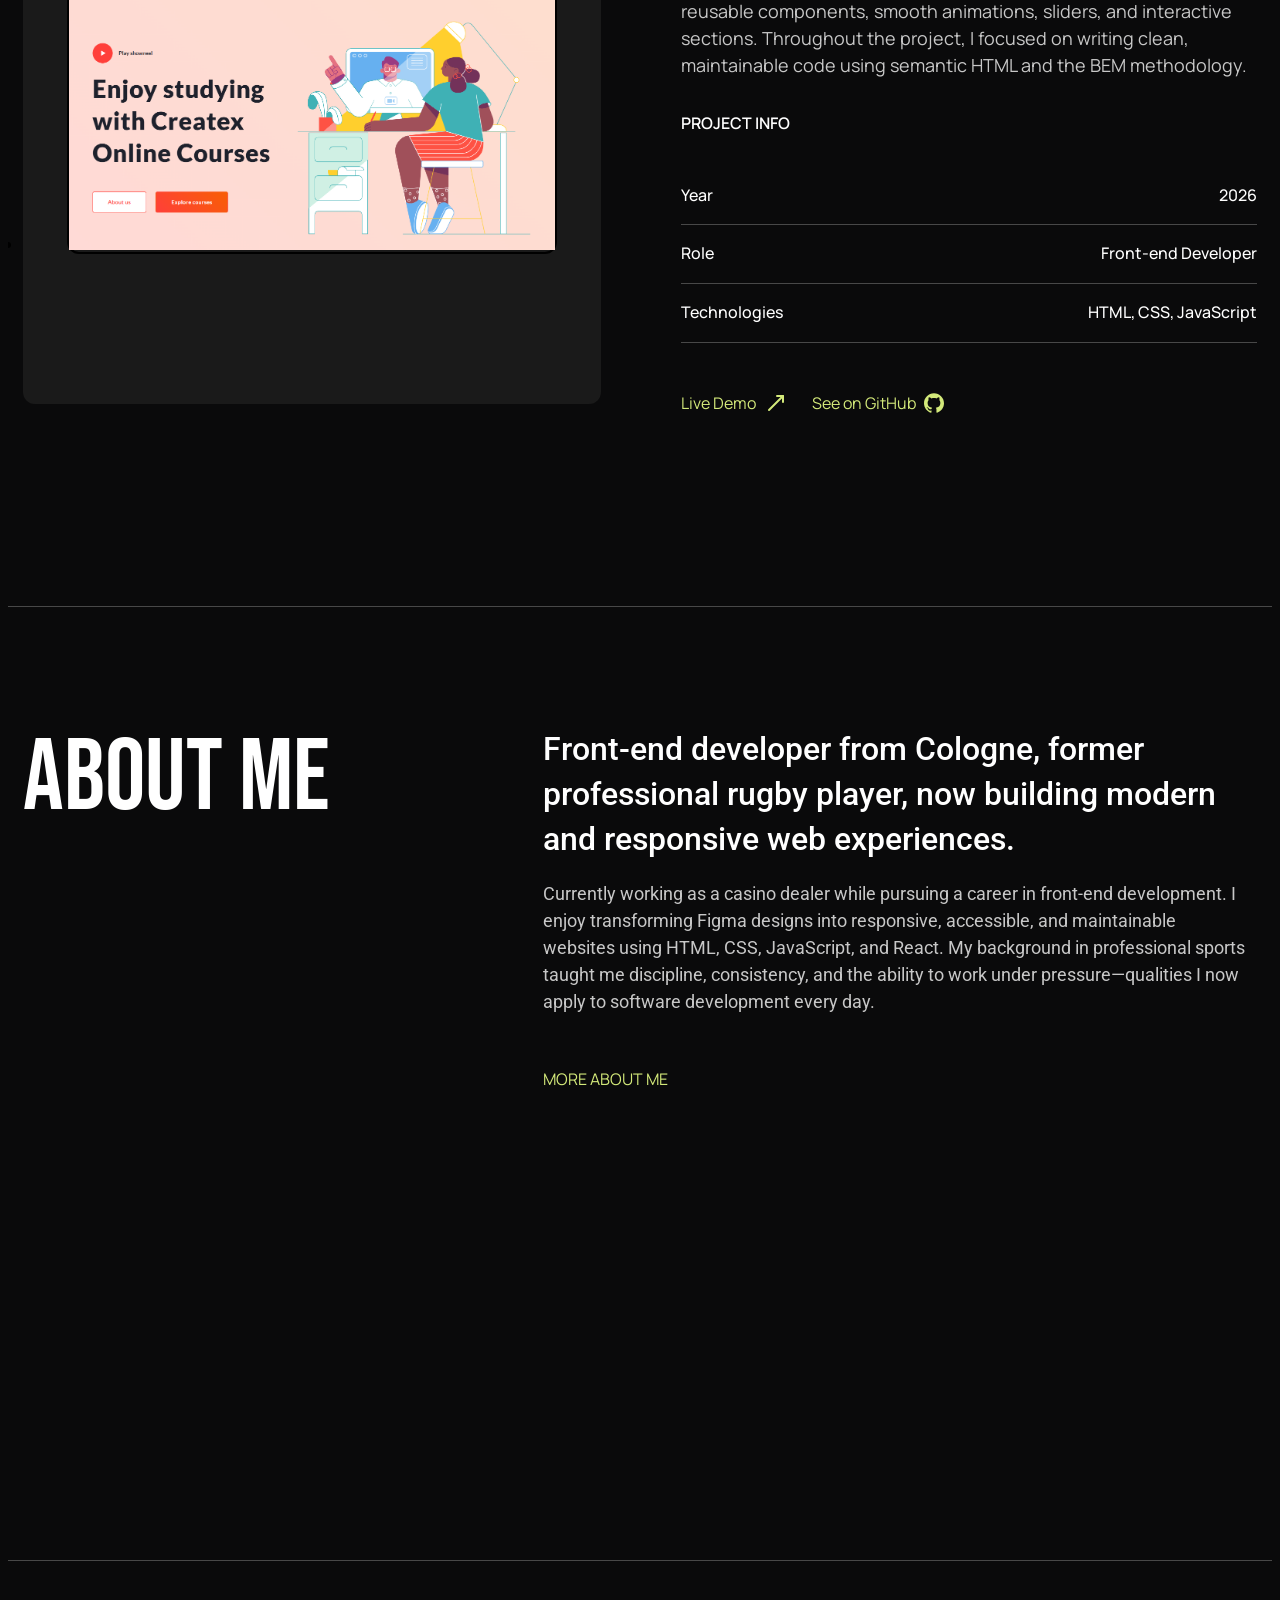
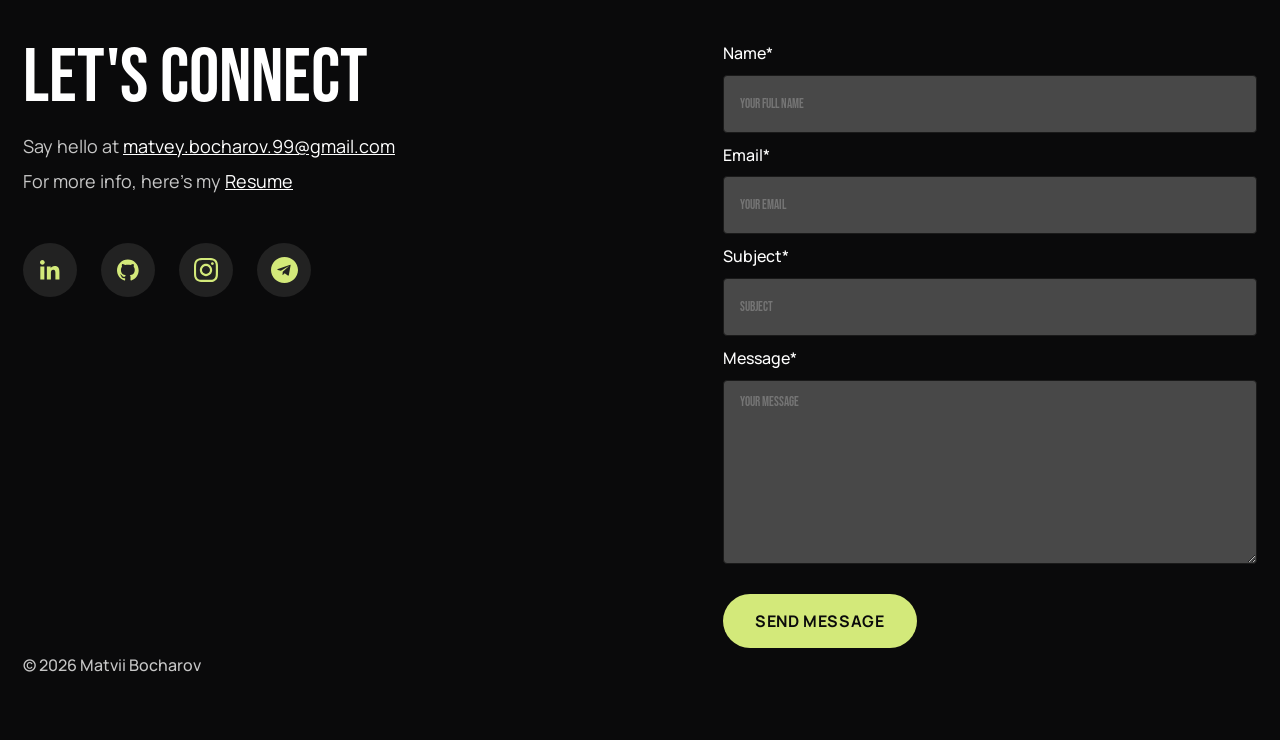
==== commit 6a4aabb8: "Fix icon file names" ====
--- a/index.html
+++ b/index.html
@@ -18,7 +18,7 @@
     <header id="top" class="header">
       <div class="header__inner">
 
-        <a class="header__logo logo" href="/index.html">
+        <a class="header__logo logo" href="index.html">
           MATVII BOCHAROV
         </a>
 
@@ -84,12 +84,12 @@
                   <a class="hero__social-btn" href="https://www.linkedin.com/in/matvii-bocharov-57a820339/"
                     target="_blank" aria-label="LinkedIn">
 
-                    <img class="hero__social-icon hero__social-icon--linkedin" src="images/icons/linkedin.svg" alt="">
+                    <img class="hero__social-icon hero__social-icon--linkedin" src="images/icons/linkedin.svg" alt="#">
                   </a>
 
                   <a class="hero__social-btn" href="https://github.com/Matvey2101" target="_blank" aria-label="GitHub">
 
-                    <img class="hero__social-icon hero__social-icon--github" src="images/icons/git.svg" alt="">
+                    <img class="hero__social-icon hero__social-icon--github" src="images/icons/git.svg" alt="#">
                   </a>
 
                 </div>
@@ -118,7 +118,7 @@
                 <article class="project">
                   <div class="project__preview">
                     <div class="project__img-box">
-                      <img class="project__img" src="/images/createx.png" alt="img">
+                      <img class="project__img" src="images/createx.png" alt="img">
                     </div>
                   </div>
                   <div class="project__content">
@@ -189,7 +189,7 @@
                 using HTML, CSS, JavaScript, and React. My background in professional sports taught me discipline,
                 consistency, and the ability to work under pressure—qualities I now apply to software development every
                 day.</p>
-              <a class="about__link" href="/about.html" target="_blank">MORE ABOUT ME</a>
+              <a class="about__link" href="about.html" target="_blank">MORE ABOUT ME</a>
             </div>
           </div>
         </div>
@@ -209,7 +209,7 @@
 
               <p class="questions__text">
                 For more info, here's my
-                <a class="questions__cv" href="/assets/lebenslauf.pdf" target="_blank" rel="noopener noreferrer">
+                <a class="questions__cv" href="assets/lebenslauf.pdf" target="_blank" rel="noopener noreferrer">
                   Resume
                 </a>
               </p>
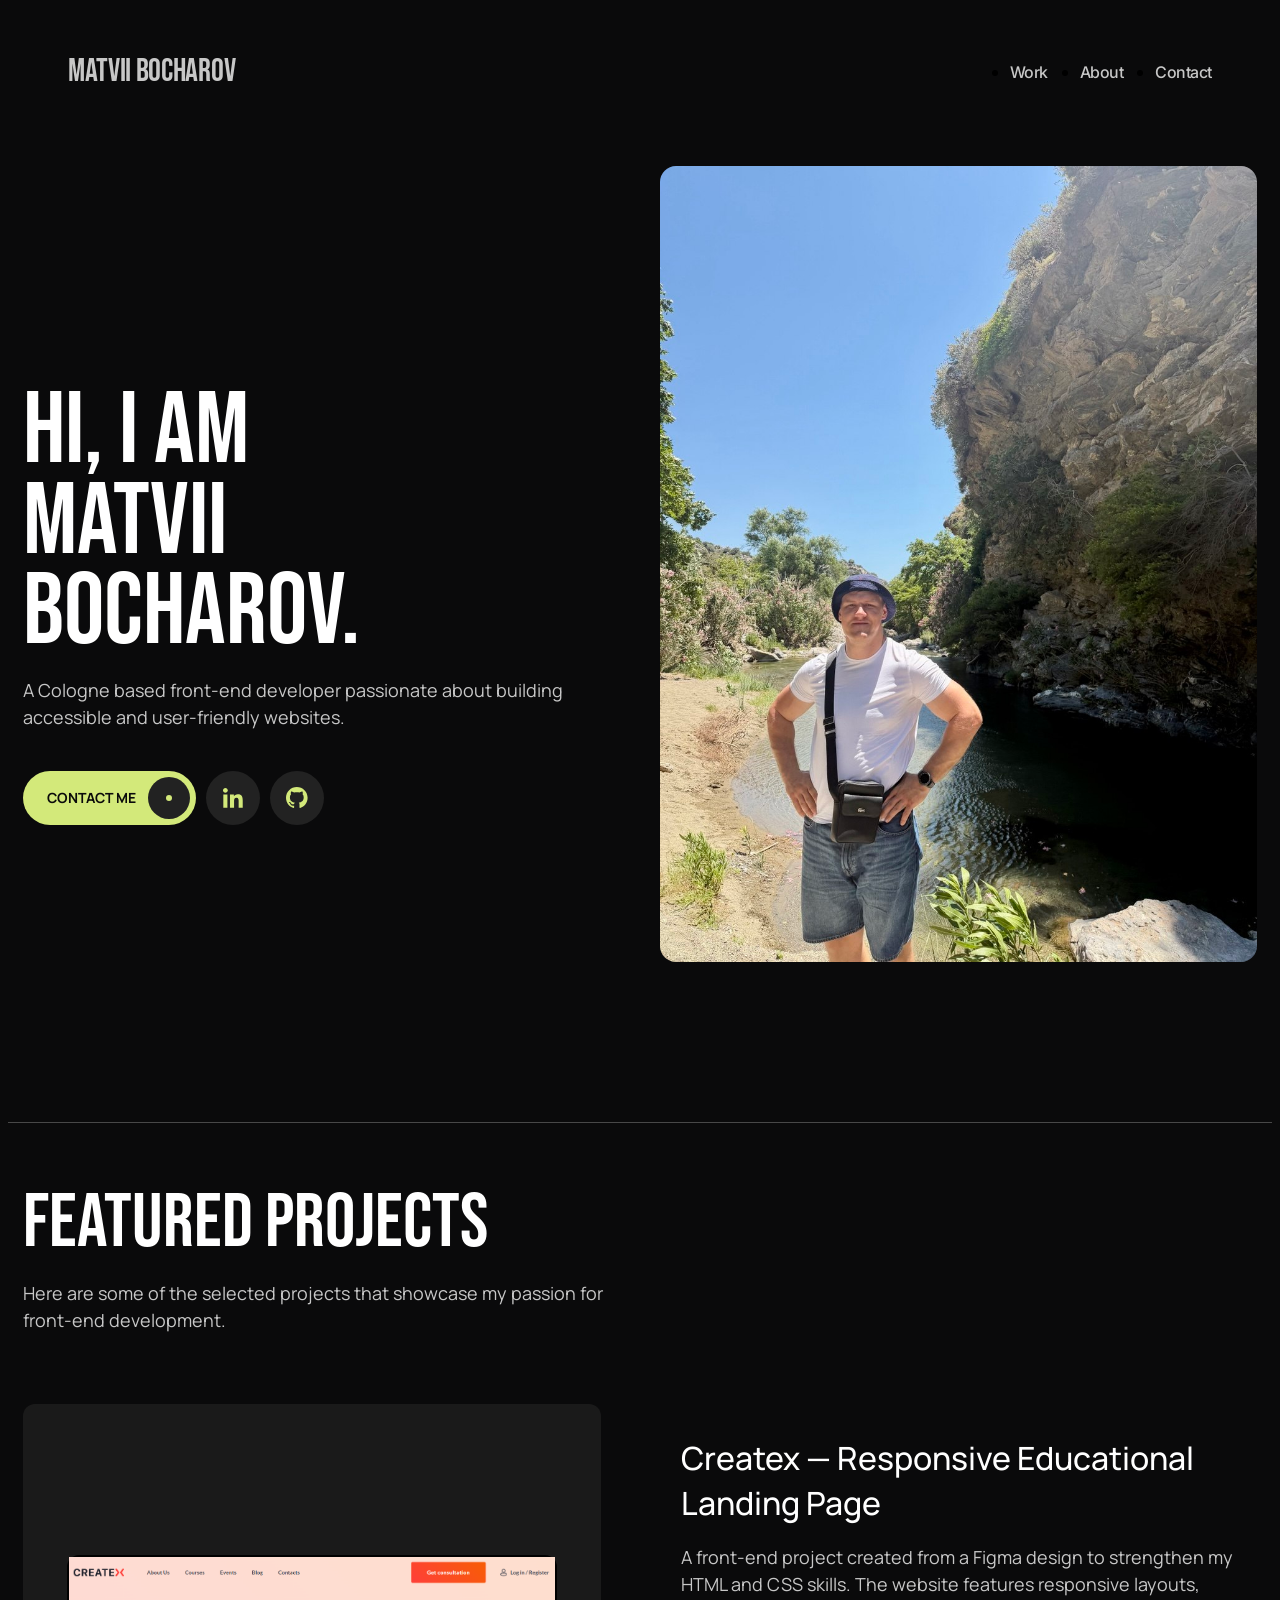
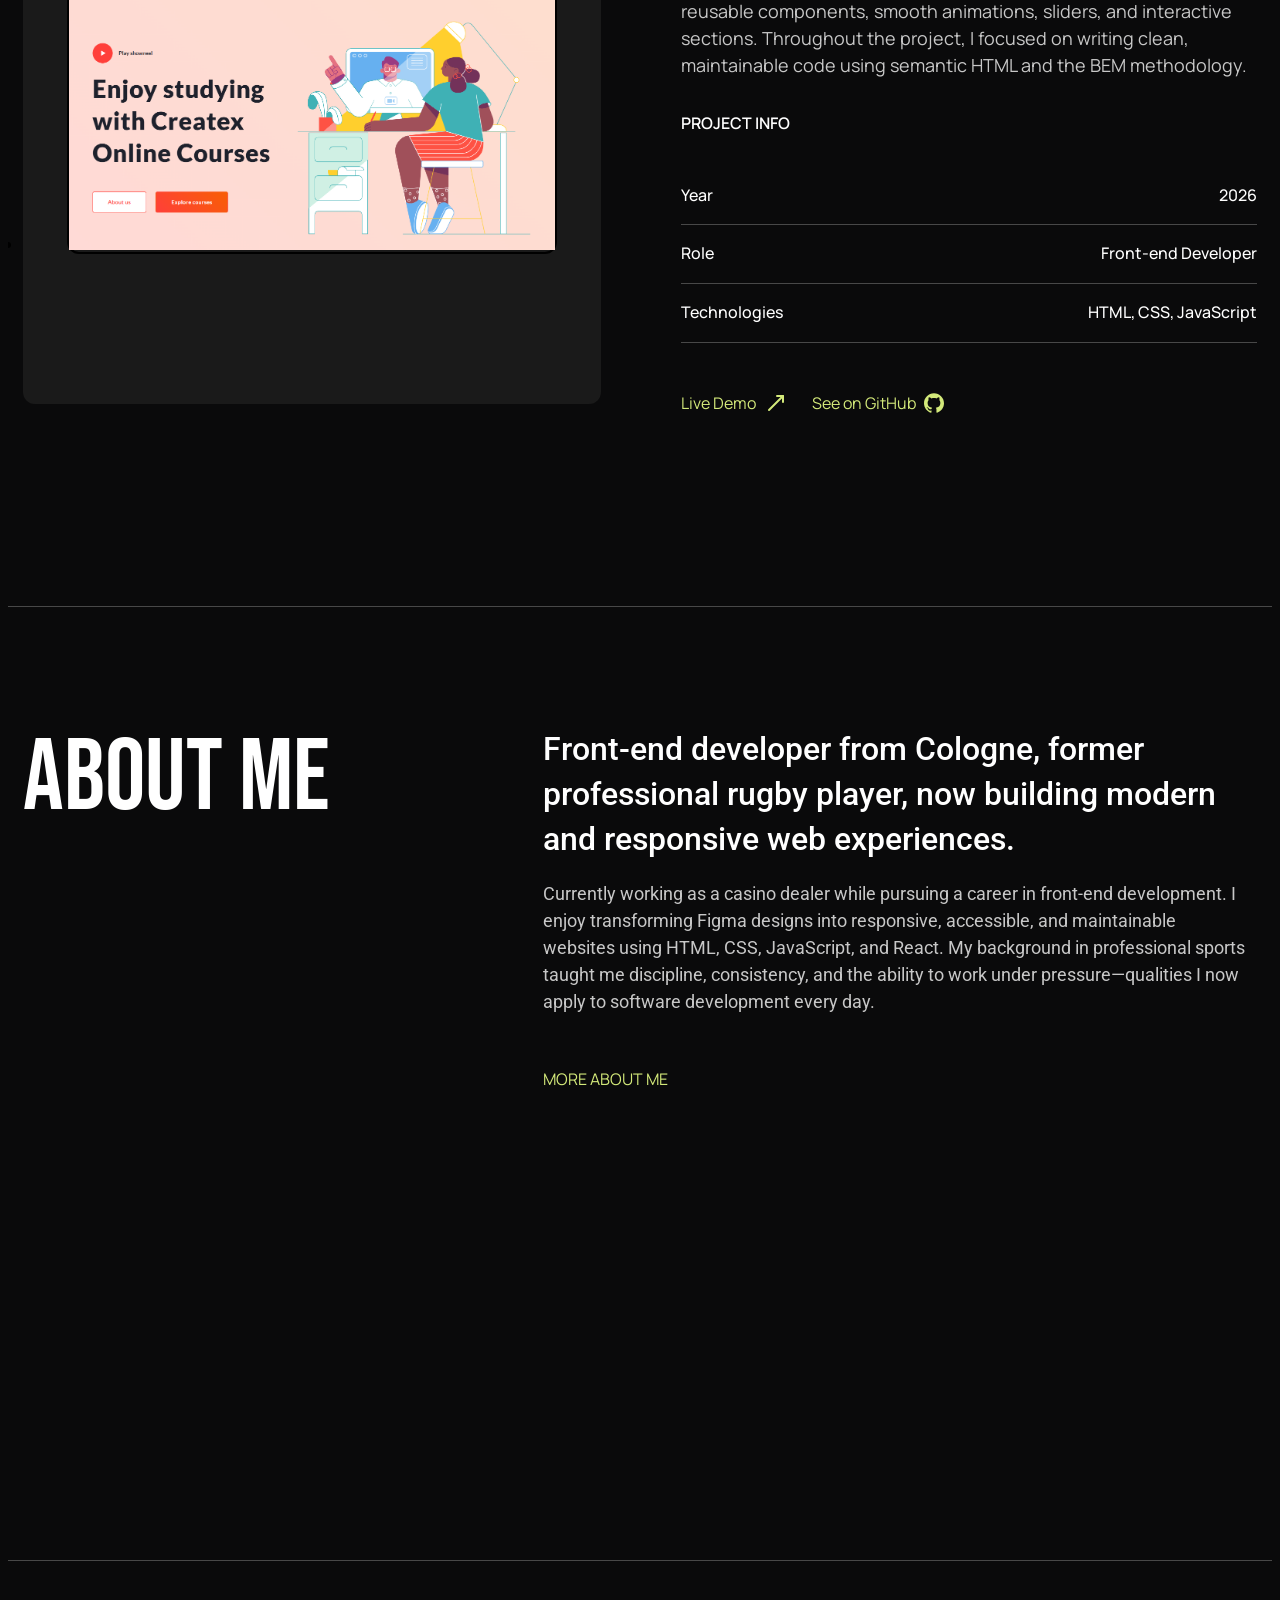
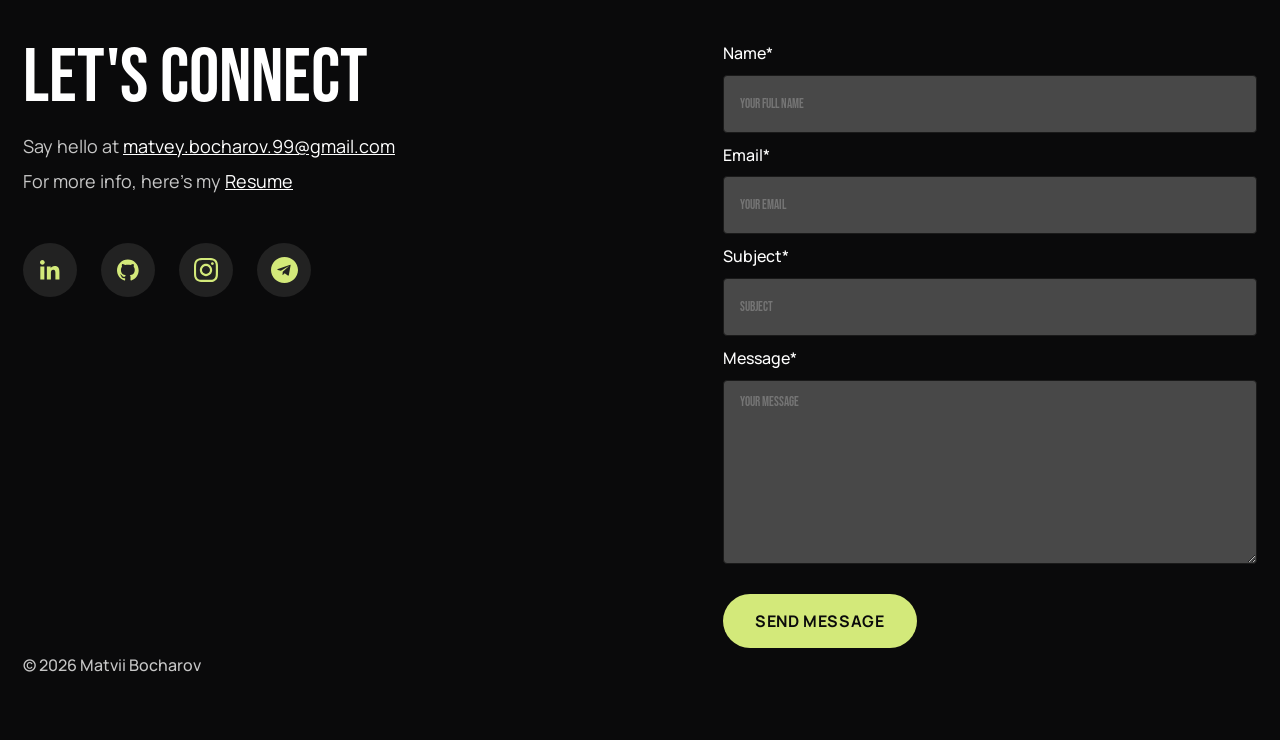
==== commit 3414ecac: "Rename social icons" ====
--- a/index.html
+++ b/index.html
@@ -84,12 +84,12 @@
                   <a class="hero__social-btn" href="https://www.linkedin.com/in/matvii-bocharov-57a820339/"
                     target="_blank" aria-label="LinkedIn">
 
-                    <img class="hero__social-icon hero__social-icon--linkedin" src="images/icons/linkedin.svg" alt="#">
+                    <img class="hero__social-icon hero__social-icon--linkedin" src="images/icons/lin.svg" alt="#">
                   </a>
 
                   <a class="hero__social-btn" href="https://github.com/Matvey2101" target="_blank" aria-label="GitHub">
 
-                    <img class="hero__social-icon hero__social-icon--github" src="images/icons/git.svg" alt="#">
+                    <img class="hero__social-icon hero__social-icon--github" src="images/icons/gitcat.svg" alt="#">
                   </a>
 
                 </div>
